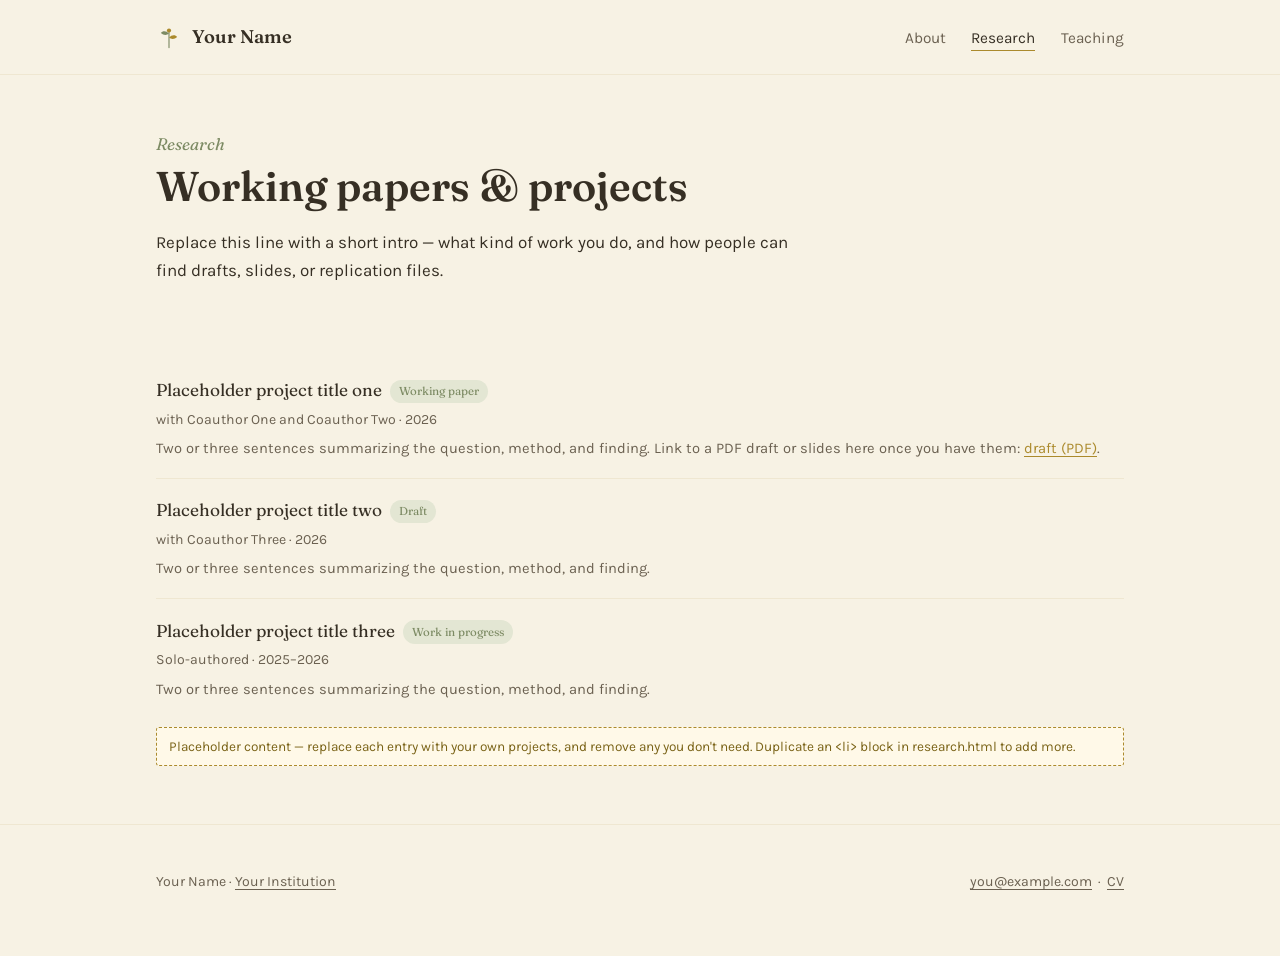
==== research.html @ 19917738 "Add files via upload" ====
<!doctype html>
<html lang="en">
<head>
<meta charset="utf-8">
<meta name="viewport" content="width=device-width, initial-scale=1">
<title>Research | Your Name</title>
<link rel="preconnect" href="https://fonts.googleapis.com">
<link rel="preconnect" href="https://fonts.gstatic.com" crossorigin>
<link href="https://fonts.googleapis.com/css2?family=Fraunces:ital,wght@0,500;0,600;1,500&family=Karla:wght@400;500;700&display=swap" rel="stylesheet">
<link rel="stylesheet" href="style.css">
</head>
<body>

<header class="site-header">
  <div class="shell">
    <a class="brand" href="index.html">
      <svg viewBox="0 0 32 32" fill="none" xmlns="http://www.w3.org/2000/svg" aria-hidden="true">
        <path d="M16 29V9" stroke="#7C8A63" stroke-width="1.4" stroke-linecap="round"/>
        <path d="M16 12c-3-4-8-4-10-1 3 3 7 3 10 1z" fill="#7C8A63"/>
        <path d="M16 17c3-4 8-4 10-1-3 3-7 3-10 1z" fill="#AB8A2C"/>
        <circle cx="16" cy="8" r="2.6" fill="#AB8A2C"/>
      </svg>
      <span>Your Name</span>
    </a>
    <nav class="primary-nav" aria-label="Primary">
      <ul>
        <li><a href="index.html">About</a></li>
        <li><a href="research.html" aria-current="page">Research</a></li>
        <li><a href="teaching.html">Teaching</a></li>
      </ul>
    </nav>
  </div>
</header>

<main id="main">
  <section class="hero" style="padding-bottom: 1rem;">
    <div class="shell">
      <p class="eyebrow">Research</p>
      <h1 class="name" style="font-size: clamp(1.9rem, 3.4vw, 2.6rem);">Working papers &amp; projects</h1>
      <p class="bio">Replace this line with a short intro — what kind of work you do, and how people can find drafts, slides, or replication files.</p>
    </div>
  </section>

  <section class="block" style="border-top: none;">
    <div class="shell">
      <ul class="entry-list">
        <li>
          <p class="entry-title">Placeholder project title one<span class="status-pill">Working paper</span></p>
          <p class="entry-meta">with Coauthor One and Coauthor Two &middot; 2026</p>
          <p class="entry-note">Two or three sentences summarizing the question, method, and finding. Link to a PDF draft or slides here once you have them: <a href="files/paper-one-placeholder.pdf">draft (PDF)</a>.</p>
        </li>
        <li>
          <p class="entry-title">Placeholder project title two<span class="status-pill">Draft</span></p>
          <p class="entry-meta">with Coauthor Three &middot; 2026</p>
          <p class="entry-note">Two or three sentences summarizing the question, method, and finding.</p>
        </li>
        <li>
          <p class="entry-title">Placeholder project title three<span class="status-pill">Work in progress</span></p>
          <p class="entry-meta">Solo-authored &middot; 2025&ndash;2026</p>
          <p class="entry-note">Two or three sentences summarizing the question, method, and finding.</p>
        </li>
      </ul>
      <p class="placeholder">Placeholder content — replace each entry with your own projects, and remove any you don't need. Duplicate an &lt;li&gt; block in research.html to add more.</p>
    </div>
  </section>
</main>

<footer class="site-footer">
  <div class="shell">
    <p>Your Name &middot; <a href="https://example.edu">Your Institution</a></p>
    <p><a href="mailto:you@example.com">you@example.com</a> &nbsp;&middot;&nbsp; <a href="files/cv-placeholder.txt">CV</a></p>
  </div>
</footer>

</body>
</html>
---- style.css ----
/* ============================================================
   Jasmine tea palette
   ============================================================ */
:root {
  --cream: #f7f2e4;       /* pale jasmine petal — page background */
  --card: #efe7d1;        /* deeper cream — panels, dividers */
  --ink: #362f24;         /* steeped tea, near-black brown — text */
  --ink-soft: #6b6151;    /* faded tea leaf — secondary text */
  --sage: #7c8a63;        /* jasmine leaf green — structure, borders */
  --sage-pale: #e3e6d3;   /* pale leaf tint — subtle backgrounds */
  --gold: #ab8a2c;        /* jasmine blossom gold — the one accent */
  --gold-dim: #ab8a2c33;  /* translucent gold for focus rings */

  --serif: "Fraunces", "Iowan Old Style", Georgia, serif;
  --sans: "Karla", "Helvetica Neue", Arial, sans-serif;

  --measure: 40rem;
}

* { box-sizing: border-box; }

html {
  scroll-behavior: smooth;
}

body {
  margin: 0;
  background: var(--cream);
  color: var(--ink);
  font-family: var(--sans);
  font-size: 17px;
  line-height: 1.6;
  -webkit-font-smoothing: antialiased;
}

a {
  color: var(--gold);
  text-decoration-thickness: 1px;
  text-underline-offset: 3px;
}
a:hover { color: var(--ink); }
a:focus-visible,
button:focus-visible {
  outline: 2px solid var(--gold);
  outline-offset: 3px;
  border-radius: 2px;
}

img { max-width: 100%; display: block; }

/* ============================================================
   Layout shell
   ============================================================ */
.shell {
  max-width: 64rem;
  margin: 0 auto;
  padding: 0 1.75rem;
}

/* ============================================================
   Header / nav — jasmine sprig mark instead of a generic avatar
   ============================================================ */
header.site-header {
  border-bottom: 1px solid var(--card);
}

.site-header .shell {
  display: flex;
  align-items: center;
  justify-content: space-between;
  padding-top: 1.4rem;
  padding-bottom: 1.4rem;
  gap: 1.5rem;
  flex-wrap: wrap;
}

.brand {
  display: flex;
  align-items: center;
  gap: 0.6rem;
  text-decoration: none;
  color: var(--ink);
}

.brand svg { width: 26px; height: 26px; flex-shrink: 0; }
.brand span {
  font-family: var(--serif);
  font-size: 1.15rem;
  font-weight: 600;
}

nav.primary-nav ul {
  list-style: none;
  display: flex;
  gap: 1.6rem;
  margin: 0;
  padding: 0;
}

nav.primary-nav a {
  color: var(--ink-soft);
  text-decoration: none;
  font-size: 0.96rem;
  padding-bottom: 3px;
  border-bottom: 1px solid transparent;
}

nav.primary-nav a:hover,
nav.primary-nav a[aria-current="page"] {
  color: var(--ink);
  border-bottom-color: var(--gold);
}

/* ============================================================
   Hero — asymmetric two-column
   ============================================================ */
.hero {
  padding: 3.5rem 0 3rem;
}

.hero-grid {
  display: grid;
  grid-template-columns: 1.5fr 1fr;
  gap: 3rem;
  align-items: start;
}

.eyebrow {
  font-family: var(--serif);
  font-style: italic;
  color: var(--sage);
  font-size: 1.05rem;
  margin: 0 0 0.35rem;
}

h1.name {
  font-family: var(--serif);
  font-size: clamp(2.2rem, 4vw, 3.1rem);
  font-weight: 600;
  line-height: 1.08;
  margin: 0 0 1.3rem;
  color: var(--ink);
}

.bio {
  max-width: var(--measure);
  color: var(--ink);
}

.bio p { margin: 0 0 1rem; }
.bio strong { color: var(--ink); }

.hero-actions {
  display: flex;
  gap: 0.9rem;
  margin-top: 1.6rem;
  flex-wrap: wrap;
}

.btn {
  display: inline-block;
  padding: 0.65rem 1.25rem;
  border-radius: 3px;
  text-decoration: none;
  font-size: 0.95rem;
  border: 1px solid var(--ink);
}

.btn-primary {
  background: var(--ink);
  color: var(--cream);
}
.btn-primary:hover { background: var(--sage); border-color: var(--sage); color: var(--cream); }

.btn-ghost {
  background: transparent;
  color: var(--ink);
  border-color: var(--card);
}
.btn-ghost:hover { border-color: var(--gold); color: var(--ink); }

/* Meta panel — bordered card, sage hairline, gold rule accent */
.meta-panel {
  background: var(--sage-pale);
  border: 1px solid var(--card);
  border-radius: 4px;
  padding: 1.6rem 1.6rem 1.4rem;
}

.meta-panel .avatar {
  width: 100%;
  aspect-ratio: 1;
  border-radius: 3px;
  background: var(--card);
  display: flex;
  align-items: center;
  justify-content: center;
  color: var(--ink-soft);
  font-family: var(--serif);
  font-style: italic;
  font-size: 0.95rem;
  text-align: center;
  padding: 1rem;
  margin-bottom: 1.3rem;
  border: 1px dashed var(--sage);
}

dl.meta-list {
  margin: 0;
}
dl.meta-list div {
  padding: 0.65rem 0;
  border-top: 1px solid var(--card);
}
dl.meta-list div:first-child { border-top: none; }

dl.meta-list dt {
  font-size: 0.78rem;
  color: var(--ink-soft);
  margin: 0 0 0.15rem;
}
dl.meta-list dd {
  margin: 0;
  font-size: 0.95rem;
  color: var(--ink);
}

/* ============================================================
   Interest tags
   ============================================================ */
ul.tag-list {
  list-style: none;
  display: flex;
  flex-wrap: wrap;
  gap: 0.55rem;
  padding: 0;
  margin: 1.6rem 0 0;
}
ul.tag-list li {
  font-size: 0.85rem;
  padding: 0.35rem 0.8rem;
  border: 1px solid var(--sage);
  border-radius: 999px;
  color: var(--sage);
  background: var(--cream);
}

/* ============================================================
   Section blocks
   ============================================================ */
section.block {
  padding: 2.6rem 0;
  border-top: 1px solid var(--card);
}

.block-header {
  display: flex;
  align-items: baseline;
  justify-content: space-between;
  gap: 1rem;
  margin-bottom: 1.4rem;
}

h2.block-title {
  font-family: var(--serif);
  font-size: 1.5rem;
  font-weight: 600;
  margin: 0;
}

.block-intro {
  color: var(--ink-soft);
  max-width: var(--measure);
  margin: -0.6rem 0 1.4rem;
}

.see-all {
  font-size: 0.9rem;
  white-space: nowrap;
}

/* Entry list — used for research & teaching items */
ul.entry-list {
  list-style: none;
  margin: 0;
  padding: 0;
}

ul.entry-list li {
  padding: 1.1rem 0;
  border-top: 1px solid var(--card);
}
ul.entry-list li:first-child { border-top: none; }

.entry-title {
  font-family: var(--serif);
  font-size: 1.08rem;
  margin: 0 0 0.3rem;
  color: var(--ink);
}
.entry-title a { color: inherit; text-decoration: none; }
.entry-title a:hover { color: var(--gold); }

.entry-meta {
  font-size: 0.88rem;
  color: var(--ink-soft);
  margin: 0 0 0.35rem;
}

.entry-note {
  font-size: 0.92rem;
  color: var(--ink-soft);
  margin: 0;
}

.status-pill {
  display: inline-block;
  font-size: 0.72rem;
  padding: 0.15rem 0.55rem;
  border-radius: 999px;
  background: var(--sage-pale);
  color: var(--sage);
  margin-left: 0.5rem;
  position: relative;
  top: -1px;
}

/* ============================================================
   Placeholder callouts — visible reminders for the user
   ============================================================ */
.placeholder {
  background: #fff9e8;
  border: 1px dashed var(--gold);
  color: #7a6317;
  font-size: 0.85rem;
  padding: 0.5rem 0.75rem;
  border-radius: 3px;
  margin: 0.5rem 0 0;
}

/* ============================================================
   Footer
   ============================================================ */
footer.site-footer {
  border-top: 1px solid var(--card);
  margin-top: 1rem;
}
footer.site-footer .shell {
  padding: 2rem 1.75rem 3rem;
  display: flex;
  justify-content: space-between;
  align-items: center;
  flex-wrap: wrap;
  gap: 1rem;
  color: var(--ink-soft);
  font-size: 0.88rem;
}
footer.site-footer a { color: var(--ink-soft); }
footer.site-footer a:hover { color: var(--gold); }

/* ============================================================
   Responsive
   ============================================================ */
@media (max-width: 720px) {
  .hero-grid { grid-template-columns: 1fr; }
  .meta-panel { order: -1; max-width: 22rem; }
  nav.primary-nav ul { gap: 1.1rem; flex-wrap: wrap; }
}

@media (prefers-reduced-motion: reduce) {
  html { scroll-behavior: auto; }
}
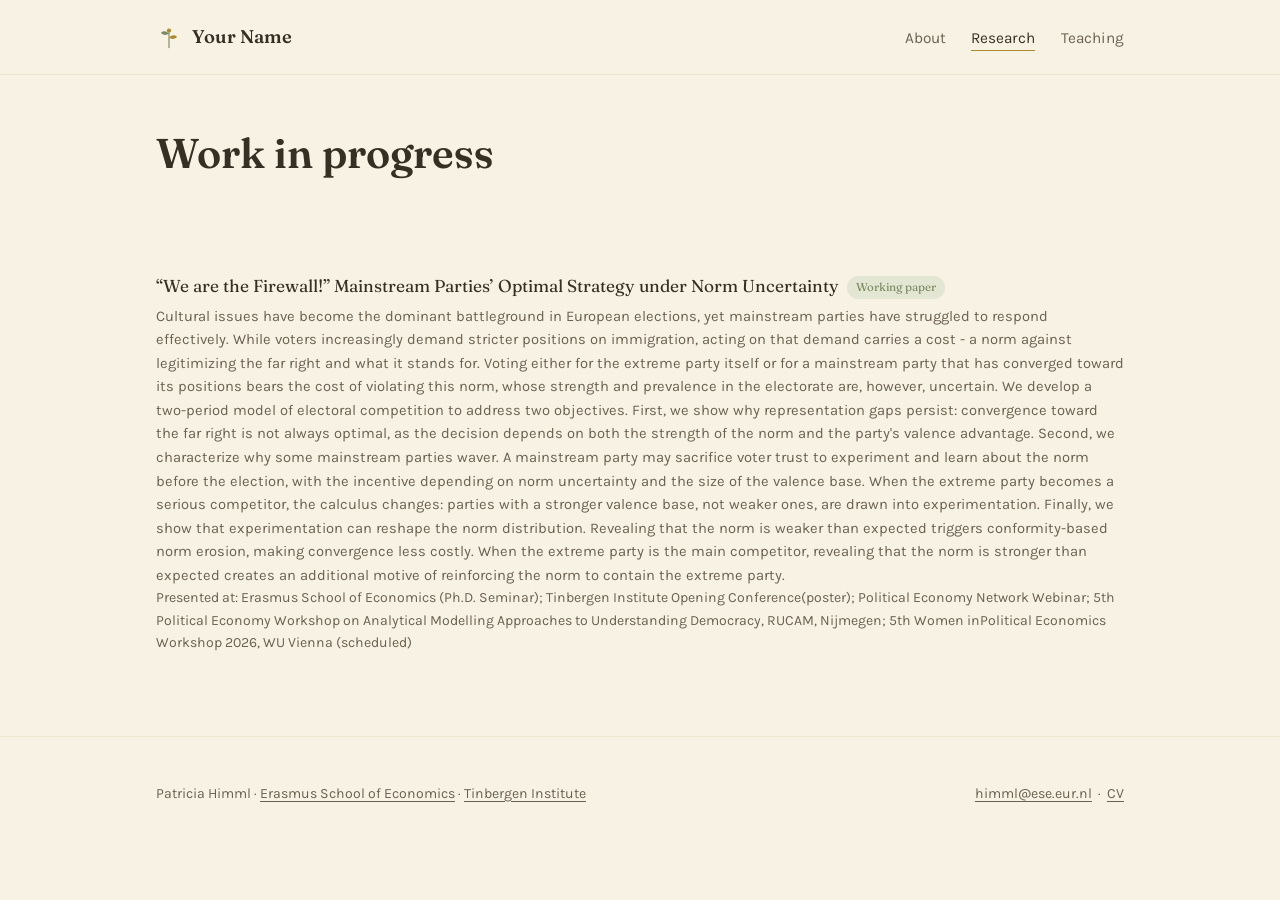
==== commit 12a971da: "Update research.html" ====
--- a/research.html
+++ b/research.html
@@ -3,7 +3,7 @@
 <head>
 <meta charset="utf-8">
 <meta name="viewport" content="width=device-width, initial-scale=1">
-<title>Research | Your Name</title>
+<title>Research | Patricia Himml</title>
 <link rel="preconnect" href="https://fonts.googleapis.com">
 <link rel="preconnect" href="https://fonts.gstatic.com" crossorigin>
 <link href="https://fonts.googleapis.com/css2?family=Fraunces:ital,wght@0,500;0,600;1,500&family=Karla:wght@400;500;700&display=swap" rel="stylesheet">
@@ -35,9 +35,7 @@
 <main id="main">
   <section class="hero" style="padding-bottom: 1rem;">
     <div class="shell">
-      <p class="eyebrow">Research</p>
-      <h1 class="name" style="font-size: clamp(1.9rem, 3.4vw, 2.6rem);">Working papers &amp; projects</h1>
-      <p class="bio">Replace this line with a short intro — what kind of work you do, and how people can find drafts, slides, or replication files.</p>
+      <h1 class="name" style="font-size: clamp(1.9rem, 3.4vw, 2.6rem);">Work in progress</h1>
     </div>
   </section>
 
@@ -45,30 +43,21 @@
     <div class="shell">
       <ul class="entry-list">
         <li>
-          <p class="entry-title">Placeholder project title one<span class="status-pill">Working paper</span></p>
-          <p class="entry-meta">with Coauthor One and Coauthor Two &middot; 2026</p>
-          <p class="entry-note">Two or three sentences summarizing the question, method, and finding. Link to a PDF draft or slides here once you have them: <a href="files/paper-one-placeholder.pdf">draft (PDF)</a>.</p>
-        </li>
-        <li>
-          <p class="entry-title">Placeholder project title two<span class="status-pill">Draft</span></p>
-          <p class="entry-meta">with Coauthor Three &middot; 2026</p>
-          <p class="entry-note">Two or three sentences summarizing the question, method, and finding.</p>
-        </li>
-        <li>
-          <p class="entry-title">Placeholder project title three<span class="status-pill">Work in progress</span></p>
-          <p class="entry-meta">Solo-authored &middot; 2025&ndash;2026</p>
-          <p class="entry-note">Two or three sentences summarizing the question, method, and finding.</p>
+          <p class="entry-title">“We are the Firewall!” Mainstream Parties’ Optimal Strategy under Norm Uncertainty<span class="status-pill">Working paper</span></p>
+          <p class="entry-note">
+            Cultural issues have become the dominant battleground in European elections, yet mainstream parties have struggled to respond effectively. While voters increasingly demand stricter positions on immigration, acting on that demand carries a cost - a norm against legitimizing the far right and what it stands for. Voting either for the extreme party itself or for a mainstream party that has converged toward its positions bears the cost of violating this norm, whose strength and prevalence in the electorate are, however, uncertain. We develop a two-period model of electoral competition to address two objectives. First, we show why representation gaps persist: convergence toward the far right is not always optimal, as the decision depends on both the strength of the norm and the party's valence advantage. Second, we characterize why some mainstream parties waver. A mainstream party may sacrifice voter trust to experiment and learn about the norm before the election, with the incentive depending on norm uncertainty and the size of the valence base. When the extreme party becomes a serious competitor, the calculus changes: parties with a stronger valence base, not weaker ones, are drawn into experimentation. Finally, we show that experimentation can reshape the norm distribution. Revealing that the norm is weaker than expected triggers conformity-based norm erosion, making convergence less costly. When the extreme party is the main competitor, revealing that the norm is stronger than expected creates an additional motive of reinforcing the norm to contain the extreme party.
+          </p>
+          <p class="entry-meta">Presented at: Erasmus School of Economics (Ph.D. Seminar); Tinbergen Institute Opening Conference(poster); Political Economy Network Webinar; 5th Political Economy Workshop on Analytical Modelling Approaches to Understanding Democracy, RUCAM, Nijmegen; 5th Women inPolitical Economics Workshop 2026, WU Vienna (scheduled)</p>
         </li>
       </ul>
-      <p class="placeholder">Placeholder content — replace each entry with your own projects, and remove any you don't need. Duplicate an &lt;li&gt; block in research.html to add more.</p>
     </div>
   </section>
 </main>
 
 <footer class="site-footer">
   <div class="shell">
-    <p>Your Name &middot; <a href="https://example.edu">Your Institution</a></p>
-    <p><a href="mailto:you@example.com">you@example.com</a> &nbsp;&middot;&nbsp; <a href="files/cv-placeholder.txt">CV</a></p>
+    <p>Patricia Himml &middot; <a href="https://www.eur.nl/en/ese">Erasmus School of Economics</a> &middot; <a href="https://www.tinbergen.nl/">Tinbergen Institute</a></p>
+    <p><a href="mailto:himml@ese.eur.nl">himml@ese.eur.nl</a> &nbsp;&middot;&nbsp; <a href="files/My_CV.pdf.txt">CV</a></p>
   </div>
 </footer>
 
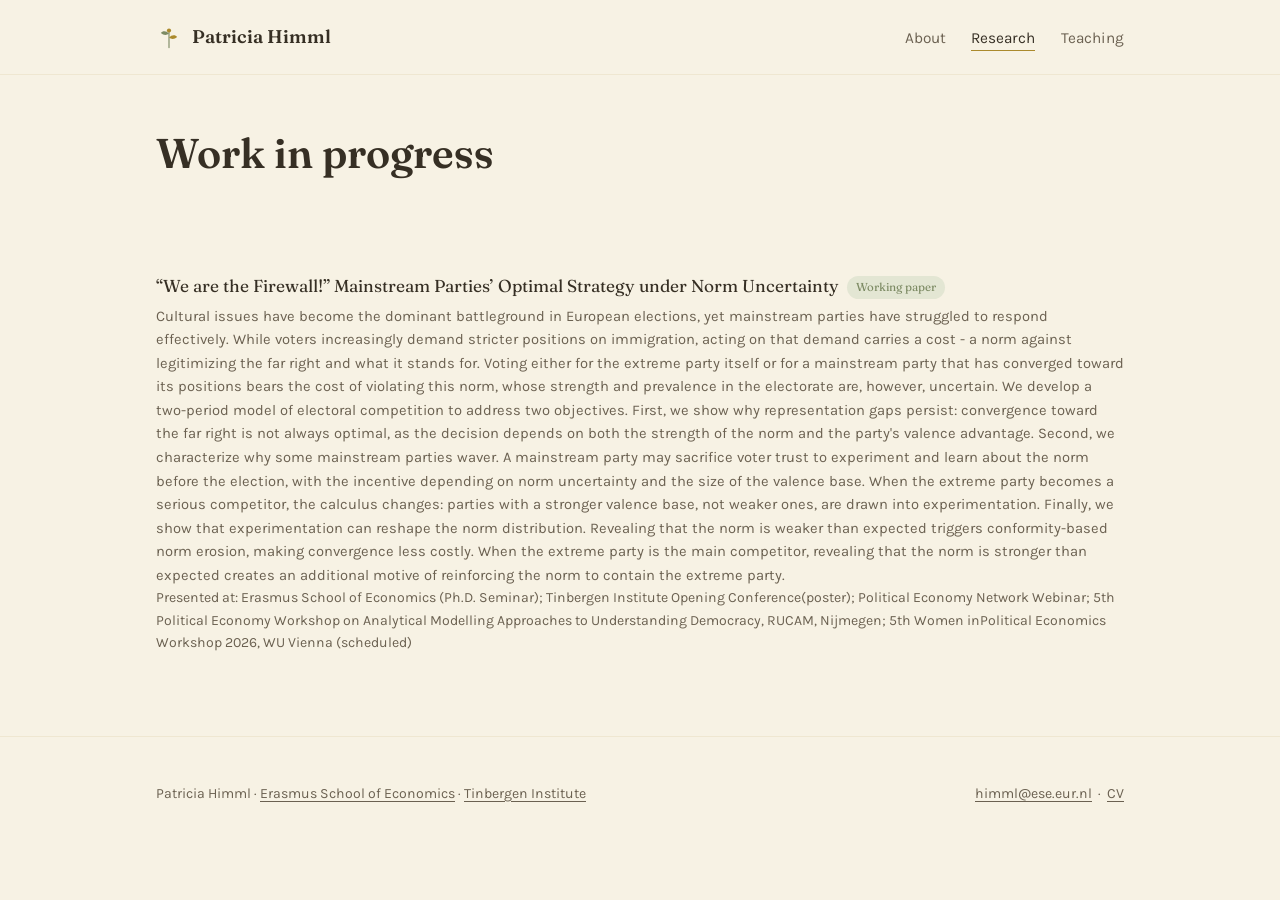
==== commit f454bf6e: "Update research.html" ====
--- a/research.html
+++ b/research.html
@@ -20,7 +20,7 @@
         <path d="M16 17c3-4 8-4 10-1-3 3-7 3-10 1z" fill="#AB8A2C"/>
         <circle cx="16" cy="8" r="2.6" fill="#AB8A2C"/>
       </svg>
-      <span>Your Name</span>
+      <span>Patricia Himml</span>
     </a>
     <nav class="primary-nav" aria-label="Primary">
       <ul>
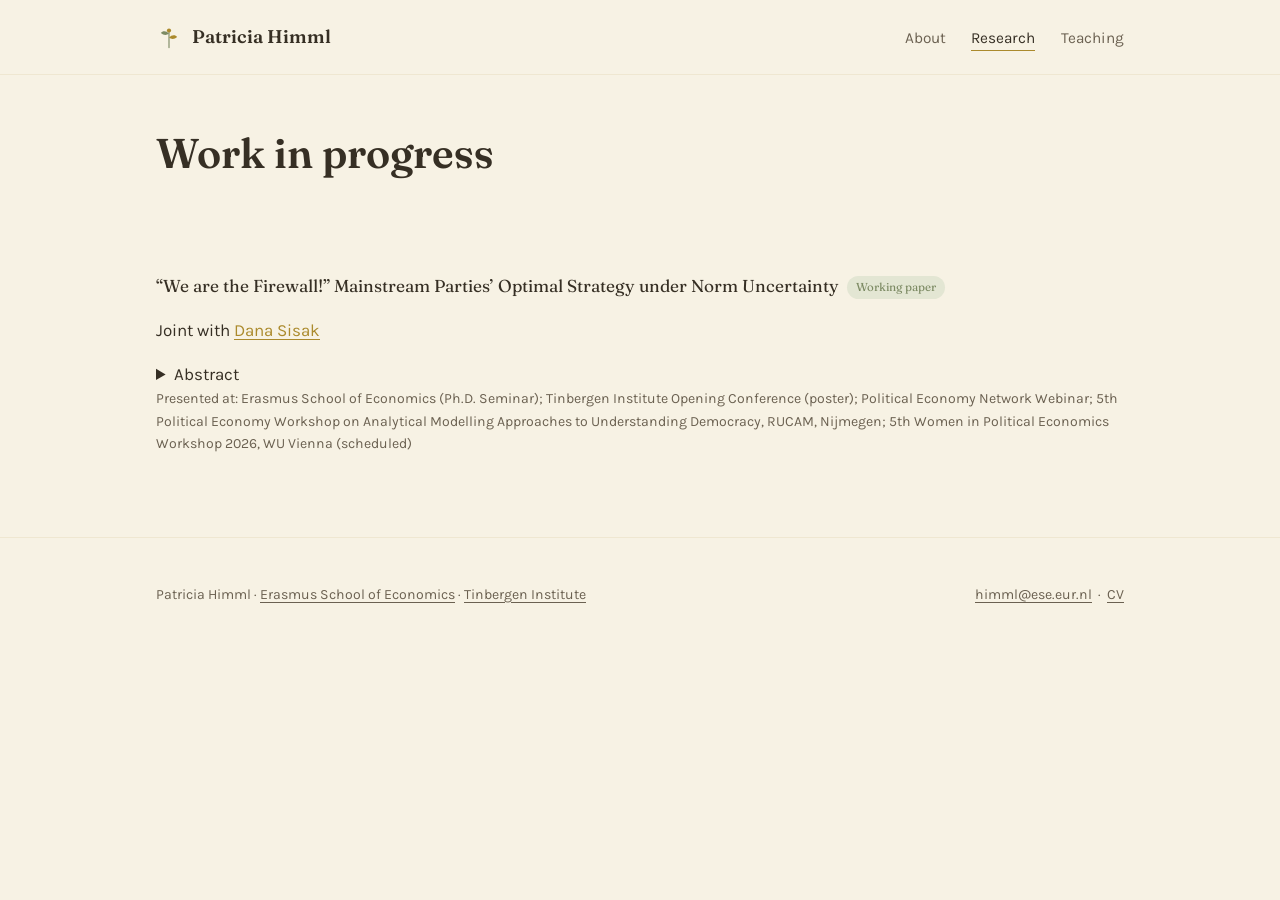
==== commit 33b23078: "Update research.html" ====
--- a/research.html
+++ b/research.html
@@ -43,12 +43,16 @@
     <div class="shell">
       <ul class="entry-list">
         <li>
-          <p class="entry-title">“We are the Firewall!” Mainstream Parties’ Optimal Strategy under Norm Uncertainty<span class="status-pill">Working paper</span></p>
-          <p class="entry-note">
-            Cultural issues have become the dominant battleground in European elections, yet mainstream parties have struggled to respond effectively. While voters increasingly demand stricter positions on immigration, acting on that demand carries a cost - a norm against legitimizing the far right and what it stands for. Voting either for the extreme party itself or for a mainstream party that has converged toward its positions bears the cost of violating this norm, whose strength and prevalence in the electorate are, however, uncertain. We develop a two-period model of electoral competition to address two objectives. First, we show why representation gaps persist: convergence toward the far right is not always optimal, as the decision depends on both the strength of the norm and the party's valence advantage. Second, we characterize why some mainstream parties waver. A mainstream party may sacrifice voter trust to experiment and learn about the norm before the election, with the incentive depending on norm uncertainty and the size of the valence base. When the extreme party becomes a serious competitor, the calculus changes: parties with a stronger valence base, not weaker ones, are drawn into experimentation. Finally, we show that experimentation can reshape the norm distribution. Revealing that the norm is weaker than expected triggers conformity-based norm erosion, making convergence less costly. When the extreme party is the main competitor, revealing that the norm is stronger than expected creates an additional motive of reinforcing the norm to contain the extreme party.
-          </p>
-          <p class="entry-meta">Presented at: Erasmus School of Economics (Ph.D. Seminar); Tinbergen Institute Opening Conference(poster); Political Economy Network Webinar; 5th Political Economy Workshop on Analytical Modelling Approaches to Understanding Democracy, RUCAM, Nijmegen; 5th Women inPolitical Economics Workshop 2026, WU Vienna (scheduled)</p>
-        </li>
+  <p class="entry-title">“We are the Firewall!” Mainstream Parties’ Optimal Strategy under Norm Uncertainty<span class="status-pill">Working paper</span></p>
+  <p class="entry-joint">Joint with <a href="https://www.danasisak.com/">Dana Sisak</a></p>
+  <details class="abstract">
+    <summary>Abstract</summary>
+    <p class="entry-note">
+      Cultural issues have become the dominant battleground in European elections, yet mainstream parties have struggled to respond effectively. While voters increasingly demand stricter positions on immigration, acting on that demand carries a cost - a norm against legitimizing the far right and what it stands for. Voting either for the extreme party itself or for a mainstream party that has converged toward its positions bears the cost of violating this norm, whose strength and prevalence in the electorate are, however, uncertain. We develop a two-period model of electoral competition to address two objectives. First, we show why representation gaps persist: convergence toward the far right is not always optimal, as the decision depends on both the strength of the norm and the party's valence advantage. Second, we characterize why some mainstream parties waver. A mainstream party may sacrifice voter trust to experiment and learn about the norm before the election, with the incentive depending on norm uncertainty and the size of the valence base. When the extreme party becomes a serious competitor, the calculus changes: parties with a stronger valence base, not weaker ones, are drawn into experimentation. Finally, we show that experimentation can reshape the norm distribution. Revealing that the norm is weaker than expected triggers conformity-based norm erosion, making convergence less costly. When the extreme party is the main competitor, revealing that the norm is stronger than expected creates an additional motive of reinforcing the norm to contain the extreme party.
+    </p>
+  </details>
+  <p class="entry-meta presented-at">Presented at: Erasmus School of Economics (Ph.D. Seminar); Tinbergen Institute Opening Conference (poster); Political Economy Network Webinar; 5th Political Economy Workshop on Analytical Modelling Approaches to Understanding Democracy, RUCAM, Nijmegen; 5th Women in Political Economics Workshop 2026, WU Vienna (scheduled)</p>
+</li>
       </ul>
     </div>
   </section>
--- a/style.css
+++ b/style.css
@@ -189,20 +189,9 @@
 
 .meta-panel .avatar {
   width: 100%;
-  aspect-ratio: 1;
+  height: auto;
   border-radius: 3px;
-  background: var(--card);
-  display: flex;
-  align-items: center;
-  justify-content: center;
-  color: var(--ink-soft);
-  font-family: var(--serif);
-  font-style: italic;
-  font-size: 0.95rem;
-  text-align: center;
-  padding: 1rem;
   margin-bottom: 1.3rem;
-  border: 1px dashed var(--sage);
 }
 
 dl.meta-list {
@@ -300,6 +289,26 @@
 }
 .entry-title a { color: inherit; text-decoration: none; }
 .entry-title a:hover { color: var(--gold); }
+
+.entry-row {
+  display: flex;
+  justify-content: space-between;
+  align-items: baseline;
+  gap: 1rem;
+}
+.entry-row .entry-title { margin: 0; }
+.entry-year {
+  font-size: 0.92rem;
+  color: var(--ink-soft);
+  white-space: nowrap;
+}
+
+h3.group-title {
+  font-family: var(--serif);
+  font-size: 1.15rem;
+  font-weight: 600;
+  margin: 0 0 1rem;
+}
 
 .entry-meta {
   font-size: 0.88rem;
